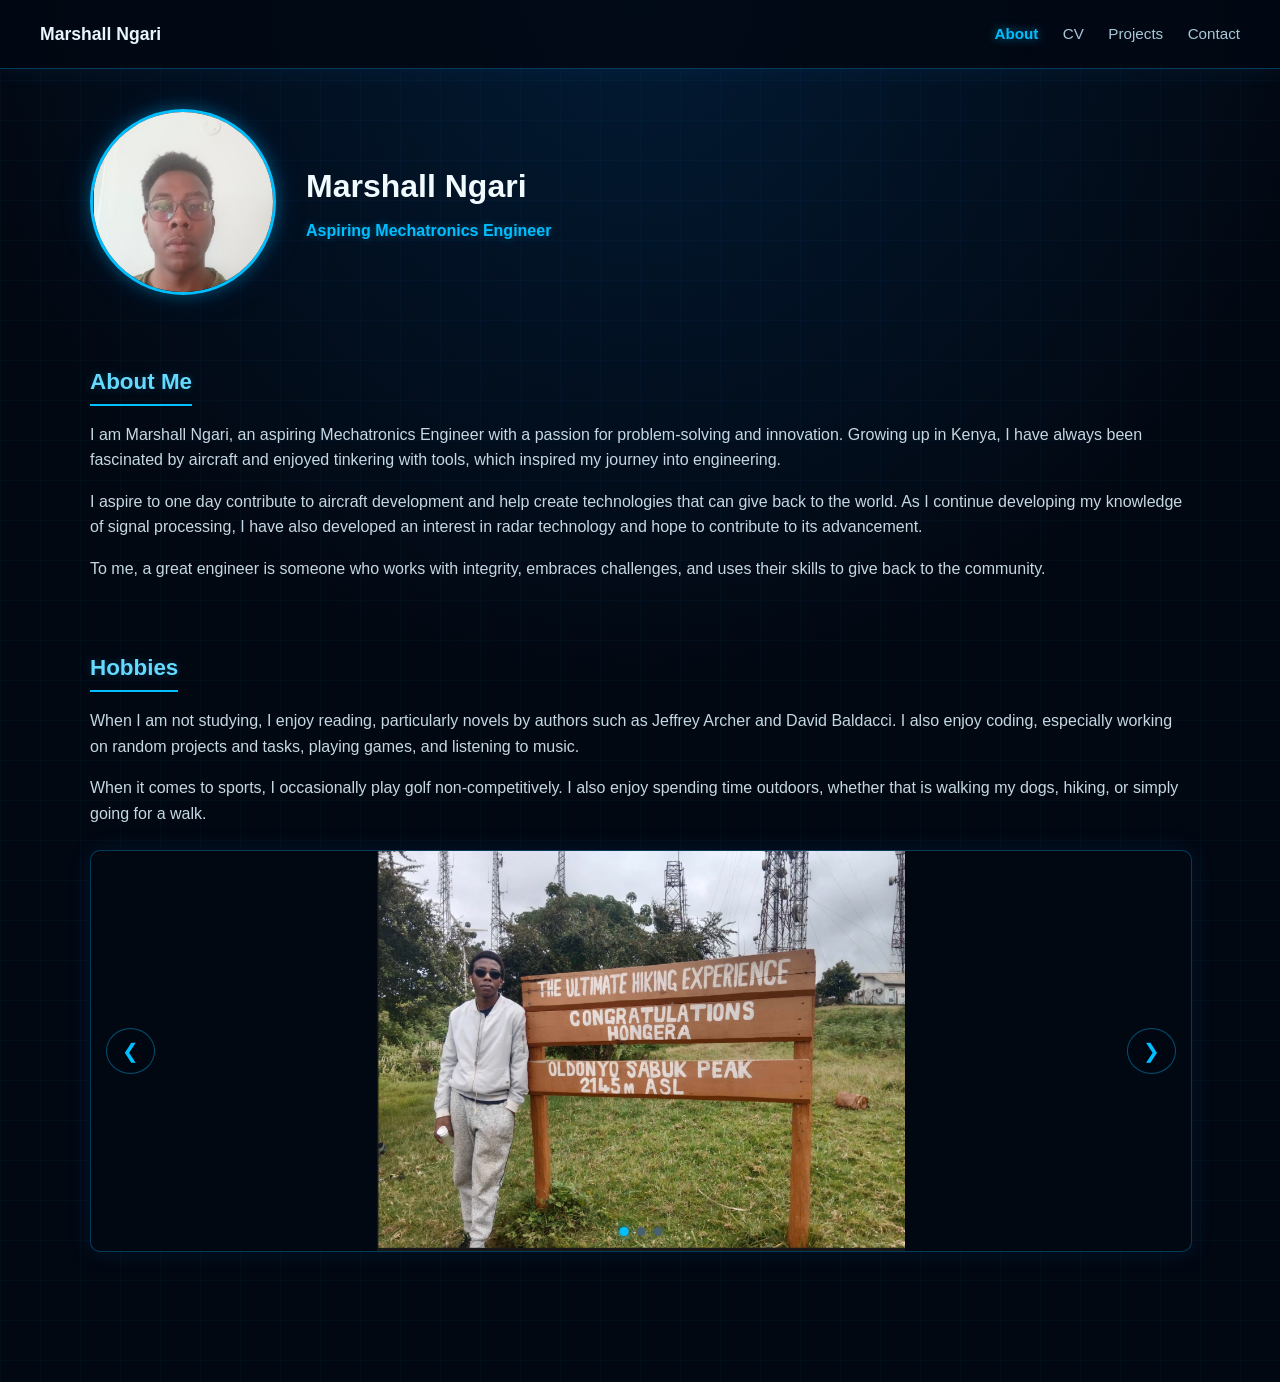
==== about.html @ f983666e "Update about.html" ====
<!DOCTYPE html>
<html lang="en">
<head>
<meta charset="UTF-8">
<meta name="viewport" content="width=device-width, initial-scale=1.0">
<title>About — Marshall Njeru Ngari</title>
<link rel="stylesheet" href="styles.css">
</head>
<body>

<header class="site-header">
  <span class="site-name">Marshall Ngari</span>
  <nav>
    <a href="index.html" class="active">About</a>
    <a href="cv.html">CV</a>
    <a href="projects.html">Projects</a>
    <a href="contact.html">Contact</a>
  </nav>
</header>

<main>

  <section class="hero">
    <img src="images/Headshot.png" alt="Marshall Ngari" class="hero-photo">
    <div class="hero-text">
      <h1>Marshall Ngari</h1>
      <p class="tagline">Aspiring Mechatronics Engineer</p>
    </div>
  </section>

  <section class="about-text">
    <h2>About Me</h2>
    <p>I am Marshall Ngari, an aspiring Mechatronics Engineer with a passion for problem-solving and innovation. Growing up in Kenya, I have always been fascinated by aircraft and enjoyed tinkering with tools, which inspired my journey into engineering.</p>
    <p>I aspire to one day contribute to aircraft development and help create technologies that can give back to the world. As I continue developing my knowledge of signal processing, I have also developed an interest in radar technology and hope to contribute to its advancement.</p>
    <p>To me, a great engineer is someone who works with integrity, embraces challenges, and uses their skills to give back to the community.</p>
  </section>

  <section class="hobbies">
    <h2>Hobbies</h2>
    <p>When I am not studying, I enjoy reading, particularly novels by authors such as Jeffrey Archer and David Baldacci. I also enjoy coding, especially working on random projects and tasks, playing games, and listening to music.</p>
    <p>When it comes to sports, I occasionally play golf non-competitively. I also enjoy spending time outdoors, whether that is walking my dogs, hiking, or simply going for a walk.</p>

    <div class="hobby-slideshow">
  <img src="images/Hiking.png" alt="Marshall hiking outdoors">
  <img src="images/golf.png" alt="Marshall playing golf">
  <img src="images/walking_dogs.png" alt="Marshall walking his dogs">

  <button class="prev" onclick="changeSlide(-1)">&#10094;</button>
  <button class="next" onclick="changeSlide(1)">&#10095;</button>

  <div class="slide-dots">
    <span onclick="currentSlide(1)"></span>
    <span onclick="currentSlide(2)"></span>
    <span onclick="currentSlide(3)"></span>
  </div>
</div>
  </section>

</main>
<script>
let slideIndex = 1;
showSlide(slideIndex);

function changeSlide(n) {
  showSlide(slideIndex += n);
}

function currentSlide(n) {
  showSlide(slideIndex = n);
}

function showSlide(n) {
  const slides = document.querySelectorAll(".hobby-slideshow img");
  const dots = document.querySelectorAll(".slide-dots span");

  if (n > slides.length) slideIndex = 1;
  if (n < 1) slideIndex = slides.length;

  slides.forEach(slide => slide.classList.remove("active"));
  dots.forEach(dot => dot.classList.remove("active"));

  slides[slideIndex - 1].classList.add("active");
  dots[slideIndex - 1].classList.add("active");
}
</script>
</body>
</html>
---- styles.css ----
body {
  margin: 0;
  font-family: 'Segoe UI', Arial, sans-serif;
  color: #e8f7ff;
  background-color: #020812;
  background-image:
    linear-gradient(rgba(0, 150, 255, 0.035) 1px, transparent 1px),
    linear-gradient(90deg, rgba(0, 150, 255, 0.035) 1px, transparent 1px),
    radial-gradient(circle at 50% 0%, rgba(0, 140, 255, 0.14), transparent 45%);
  background-size: 40px 40px, 40px 40px, 100% 100%;
  line-height: 1.6;
}

/* ---- Header / nav ---- */
.site-header {
  display: flex;
  justify-content: space-between;
  align-items: center;
  padding: 20px 40px;
  background: rgba(2, 8, 18, 0.85);
  border-bottom: 1px solid rgba(0, 174, 255, 0.3);
  box-shadow: 0 2px 20px rgba(0, 140, 255, 0.08);
  flex-wrap: wrap;
}

.site-name {
  font-weight: 700;
  font-size: 1.1rem;
  color: #e8f7ff;
}

.site-header nav a {
  margin-left: 20px;
  text-decoration: none;
  color: #a9c8d9;
  font-size: 0.95rem;
  transition: 0.3s ease;
}

.site-header nav a.active,
.site-header nav a:hover {
  color: #00bfff;
  font-weight: 600;
  text-shadow: 0 0 10px rgba(0, 191, 255, 0.6);
}

/* ---- Main content width ---- */
main {
  max-width: 1100px;
  margin: 0 auto;
  padding: 40px 30px 80px;
}

/* ---- Hero (photo + name) ---- */
.hero {
  display: flex;
  align-items: center;
  gap: 30px;
  margin-bottom: 50px;
  flex-wrap: wrap;
}

.hero-photo {
  width: 180px;
  height: 180px;
  object-fit: cover;
  border-radius: 50%;
  border: 3px solid #00bfff;
  box-shadow:
    0 0 15px rgba(0, 191, 255, 0.35),
    0 0 35px rgba(0, 140, 255, 0.15);
}

.hero-text h1 {
  margin: 0 0 6px;
  font-size: 2rem;
  color: #f0faff;
}

.tagline {
  margin: 0;
  color: #00bfff;
  font-weight: 600;
  text-shadow: 0 0 8px rgba(0, 191, 255, 0.35);
}

/* ---- Text sections ---- */
h2 {
  font-size: 1.4rem;
  margin-bottom: 16px;
  color: #66d9ff;
  border-bottom: 2px solid #00bfff;
  display: inline-block;
  padding-bottom: 4px;
  text-shadow: 0 0 8px rgba(0, 191, 255, 0.25);
}

.about-text, .hobbies {
  margin-bottom: 50px;
}

p {
  color: #c5d8e3;
  margin: 0 0 16px;
}

/* ---- Hobby slideshow ---- */
.hobby-slideshow {
  position: relative;
  width: 100%;
  height: 400px;
  margin-top: 24px;
  overflow: hidden;
  border-radius: 10px;
  border: 1px solid rgba(0, 174, 255, 0.3);
  background: #020812;
  box-shadow: 0 0 25px rgba(0, 140, 255, 0.1);
}

.hobby-slideshow img {
  display: none;
  width: 100%;
  height: 100%;
  object-fit: contain;
}

.hobby-slideshow img.active {
  display: block;
}

/* ---- Slideshow buttons ---- */
.prev,
.next {
  position: absolute;
  top: 50%;
  transform: translateY(-50%);
  background: rgba(2, 8, 18, 0.65);
  color: #00bfff;
  border: 1px solid rgba(0, 191, 255, 0.4);
  padding: 10px 15px;
  font-size: 20px;
  cursor: pointer;
  border-radius: 50%;
  transition: 0.3s ease;
}

.prev {
  left: 15px;
}

.next {
  right: 15px;
}

.prev:hover,
.next:hover {
  background: rgba(0, 191, 255, 0.15);
  box-shadow: 0 0 15px rgba(0, 191, 255, 0.4);
}

/* ---- Slide indicators ---- */
.slide-dots {
  position: absolute;
  bottom: 15px;
  left: 50%;
  transform: translateX(-50%);
  display: flex;
  gap: 8px;
}

.slide-dots span {
  width: 9px;
  height: 9px;
  border-radius: 50%;
  background: #49606d;
  cursor: pointer;
  transition: 0.3s ease;
}

.slide-dots span.active {
  background: #00bfff;
  box-shadow: 0 0 8px rgba(0, 191, 255, 0.7);
}

/* ---- Mobile ---- */
@media (max-width: 600px) {
  .hero {
    flex-direction: column;
    text-align: center;
  }

  .hobby-photos {
    grid-template-columns: 1fr;
  }

  .site-header {
    flex-direction: column;
    align-items: flex-start;
    gap: 10px;
  }
}
/* ---- CV Page ---- */

.cv-header {
  margin-bottom: 60px;
}

.cv-header h1 {
  margin-bottom: 5px;
}

.cv-subtitle {
  color: #a9c8d9;
  margin-bottom: 25px;
}

.download-button {
  display: inline-block;
  padding: 10px 20px;
  color: #020812;
  background: #00bfff;
  text-decoration: none;
  font-weight: 600;
  border-radius: 5px;
  box-shadow: 0 0 15px rgba(0, 191, 255, 0.25);
  transition: 0.3s ease;
}

.download-button:hover {
  background: #66d9ff;
  box-shadow: 0 0 20px rgba(0, 191, 255, 0.5);
  transform: translateY(-2px);
}

.cv-section {
  margin-bottom: 55px;
}

.cv-entry {
  display: grid;
  grid-template-columns: 150px 1fr;
  gap: 30px;
  padding: 25px 0;
  border-bottom: 1px solid rgba(0, 174, 255, 0.15);
}

.cv-date {
  color: #00bfff;
  font-weight: 600;
}

.cv-details h3 {
  margin: 0 0 5px;
  color: #e8f7ff;
}

.cv-details p {
  margin-bottom: 0;
}

.cv-role {
  color: #66d9ff !important;
  font-weight: 500;
}
/* ---- Skills ---- */

.skills-list {
  margin: 0;
  padding-left: 25px;
  color: #c5d8e3;
}

.skills-list li {
  margin-bottom: 10px;
}

.skills-list li::marker {
  color: #00bfff;
}

/* ---- CV Mobile ---- */

@media (max-width: 600px) {
  .cv-entry {
    grid-template-columns: 1fr;
    gap: 8px;
  }
}
/* ---- Projects ---- */

.projects {
  position: relative;
  width: 100%;
  min-height: 600px;
}

.project-slide {
  position: absolute;
  inset: 0;
  text-align: center;
  opacity: 0;
  pointer-events: none;
  transition: opacity 2s ease-in-out;
}

.project-slide.active {
  opacity: 1;
  pointer-events: auto;
}

.project-slide.fade-out {
  opacity: 0;
}

.project-slide h1 {
  margin: 0 0 25px;
  color: #66d9ff;
  font-size: 1.8rem;
  text-shadow: 0 0 8px rgba(0, 191, 255, 0.25);
}

.project-slide img {
  width: 100%;
  max-width: 760px;
  height: 430px;
  object-fit: contain;
  display: block;
  margin: 0 auto 25px;

  border: 1px solid rgba(0, 174, 255, 0.3);
  border-radius: 8px;

  box-shadow: 0 0 25px rgba(0, 140, 255, 0.12);
}

.project-link,
.other-work-link {
  display: inline-block;
  color: #00bfff;
  text-decoration: none;
  font-weight: 600;
  transition: 0.3s ease;
}

.project-link:hover,
.other-work-link:hover {
  color: #66d9ff;
  text-shadow: 0 0 10px rgba(0, 191, 255, 0.7);
}

.other-work {
  display: flex;
  flex-direction: column;
  justify-content: center;
  align-items: center;
}

.other-work h1 {
  margin-bottom: 20px;
}
/* ---- Back to Projects button ---- */

.back-to-projects {
  display: inline-block;
  margin-bottom: 30px;

  color: #00bfff;
  text-decoration: none;
  font-weight: 600;

  transition: 0.3s ease;
}

.back-to-projects:hover {
  color: #66d9ff;
  text-shadow: 0 0 10px rgba(0, 191, 255, 0.7);
}
/* ---- Project navigation arrows ---- */

.project-prev,
.project-next {
  position: absolute;
  top: 50%;
  transform: translateY(-50%);
  z-index: 10;

  width: 45px;
  height: 45px;

  border-radius: 50%;
  border: 1px solid rgba(0, 191, 255, 0.4);

  background: rgba(2, 8, 18, 0.75);
  color: #00bfff;

  font-size: 24px;
  cursor: pointer;

  transition: 0.3s ease;
}

.project-prev {
  left: 10px;
}

.project-next {
  right: 10px;
}

.project-prev:hover,
.project-next:hover {
  background: rgba(0, 191, 255, 0.15);
  border-color: #00bfff;
  box-shadow: 0 0 15px rgba(0, 191, 255, 0.5);
  color: #66d9ff;
}

/* ---- Projects Mobile ---- */

@media (max-width: 600px) {

  .projects {
    min-height: 500px;
  }

  .project-slide img {
    height: 320px;
  }

  .project-slide h1 {
    font-size: 1.5rem;
  }

}
/* ---- Individual Project Page ---- */

.project-detail {
  display: grid;
  grid-template-columns: 1.7fr 1fr;
  gap: 60px;
  align-items: start;
}

.gallery-slides {
  position: relative;
  width: 100%;
  height: 520px;
  background: #020812;
  border: 1px solid rgba(0, 174, 255, 0.3);
  border-radius: 8px;
  overflow: hidden;
}

.project-information {
  padding: 10px 10px 0 0;
}

.project-information p {
  margin-bottom: 22px;
  line-height: 1.7;
}

.gallery-image {
  position: absolute;
  inset: 0;

  width: 100%;
  height: 100%;

  object-fit: contain;

  opacity: 0;
  transition: opacity 2s ease-in-out;
}

.gallery-image.active {
  opacity: 1;
}


/* ---- Gallery controls ---- */

.gallery-controls {
  display: flex;
  align-items: center;
  justify-content: center;
  gap: 25px;
  margin-top: 15px;
}

.gallery-controls button {
  width: 38px;
  height: 38px;

  border-radius: 50%;
  border: 1px solid rgba(0, 191, 255, 0.4);

  background: rgba(2, 8, 18, 0.75);
  color: #00bfff;

  font-size: 20px;
  cursor: pointer;

  transition: 0.3s ease;
}

.gallery-controls button:hover {
  background: rgba(0, 191, 255, 0.15);
  border-color: #00bfff;
  box-shadow: 0 0 15px rgba(0, 191, 255, 0.5);
}


/* ---- Gallery dots ---- */

.gallery-dots {
  display: flex;
  gap: 8px;
}

.gallery-dots span {
  width: 8px;
  height: 8px;

  border-radius: 50%;

  background: #49606d;

  cursor: pointer;
  transition: 0.3s ease;
}

.gallery-dots span.active {
  background: #00bfff;
  box-shadow: 0 0 8px rgba(0, 191, 255, 0.7);
}


/* ---- Project Information ---- */

.project-information h1 {
  margin-top: 0;
  margin-bottom: 25px;

  color: #66d9ff;

  text-shadow:
    0 0 8px rgba(0, 191, 255, 0.25);
}

.project-information h2 {
  margin-top: 30px;
  margin-bottom: 18px;
}

.project-information p {
  color: #c5d8e3;
}


/* ---- Project Features ---- */

.project-features {
  padding-left: 20px;
  color: #c5d8e3;
}

.project-features li {
  margin-bottom: 14px;
}

.project-features li::marker {
  color: #00bfff;
}

.project-features strong {
  color: #66d9ff;
}


/* ---- Mobile ---- */

@media (max-width: 800px) {

  .project-detail {
    grid-template-columns: 1fr;
    gap: 35px;
  }

  .gallery-slides {
    height: 350px;
  }

}
/* ---- Project Video ---- */

.project-video {
  margin-top: 30px;
}

.project-video h2 {
  font-size: 1.2rem;
  margin-bottom: 15px;
}

.project-video video {
  width: 100%;
  max-height: 320px;
  object-fit: contain;
  display: block;
  border-radius: 8px;
  border: 1px solid rgba(0, 174, 255, 0.3);
  box-shadow: 0 0 20px rgba(0, 140, 255, 0.12);
}
/* =====================================================
   OTHER PROJECTS PAGE
   ===================================================== */

.other-work-page {
  max-width: 1100px;
}


/* ---- General project section ---- */

.other-project {
  margin-bottom: 100px;
}

.other-project-content {
  max-width: 650px;
}

.other-project-content h1 {
  color: #66d9ff;
  margin-top: 0;
  margin-bottom: 25px;

  text-shadow:
    0 0 8px rgba(0, 191, 255, 0.25);
}

.other-project-content p {
  color: #c5d8e3;
  line-height: 1.7;
  margin-bottom: 20px;
}


/* =====================================================
   AUDIO PROJECT
   ===================================================== */

.audio-project {
  display: grid;
  grid-template-columns: 1fr 1.2fr;
  gap: 50px;
  align-items: center;
}

.audio-project-media {
  display: flex;
  flex-direction: column;
  gap: 25px;
}


/* ---- Audio image slideshow ---- */

.other-gallery {
  position: relative;
  width: 100%;
  height: 350px;

  background: #020812;

  border: 1px solid rgba(0, 174, 255, 0.3);
  border-radius: 8px;

  overflow: hidden;
}

.other-gallery-image {
  position: absolute;
  inset: 0;

  width: 100%;
  height: 100%;

  object-fit: contain;

  opacity: 0;

  transition: opacity 2s ease-in-out;
}

.other-gallery-image.active {
  opacity: 1;
}


/* ---- Audio video ---- */

.other-project-video video {
  width: 100%;
  max-height: 300px;

  display: block;

  object-fit: contain;

  border-radius: 8px;

  border: 1px solid rgba(0, 174, 255, 0.3);

  box-shadow:
    0 0 20px rgba(0, 140, 255, 0.12);
}



/* =====================================================
   WATER LEVEL PROJECT
   ===================================================== */

.water-level-project {
  max-width: 750px;
}

.water-level-project::after {
  content: "";
  display: block;

  width: 100%;
  height: 1px;

  margin-top: 70px;

  background: rgba(0, 174, 255, 0.2);
}



/* =====================================================
   PCB PROJECT
   ===================================================== */

.pcb-project {
  display: flex;
  justify-content: center;
}

.pcb-gallery {
  position: relative;

  width: 100%;
  max-width: 850px;
  height: 500px;

  background: #020812;

  border: 1px solid rgba(0, 174, 255, 0.3);
  border-radius: 8px;

  overflow: hidden;
}

.pcb-gallery-image {
  position: absolute;
  inset: 0;

  width: 100%;
  height: 100%;

  object-fit: contain;

  opacity: 0;

  transition: opacity 2s ease-in-out;
}

.pcb-gallery-image.active {
  opacity: 1;
}

.pcb-content {
  width: 100%;
  max-width: 850px;
}

.pcb-content h1 {
  color: #66d9ff;
  margin-top: 0;
  margin-bottom: 25px;

  text-shadow:
    0 0 8px rgba(0, 191, 255, 0.25);
}


/* =====================================================
   MOBILE
   ===================================================== */

@media (max-width: 800px) {

  .audio-project {
    grid-template-columns: 1fr;
    gap: 35px;
  }

  .other-gallery {
    height: 350px;
  }

  .pcb-gallery {
    height: 350px;
  }

}
/* =====================================================
   CONTACT INFORMATION
   ===================================================== */

.contact-info {
  display: grid;
  grid-template-columns: 1fr 1fr;
  gap: 15px;

  margin-bottom: 45px;
}

.contact-info-item {
  padding: 15px 18px;

  border-left: 2px solid #00bfff;

  background: rgba(2, 8, 18, 0.35);
}

.contact-info-item h2 {
  margin: 0 0 5px;

  border: none;
  padding: 0;

  font-size: 0.9rem;

  color: #66d9ff;
}

.contact-info-item a,
.contact-info-item p {
  margin: 0;

  color: #d4e5ec;

  text-decoration: none;

  font-size: 0.95rem;
}

.contact-info-item a:hover {
  color: #00bfff;
}


/* =====================================================
   CONTACT FORM CONTAINER
   ===================================================== */

.contact-form-container {
  margin-top: 10px;
}

.contact-form-container > h2 {
  color: #66d9ff;

  border: none;
  padding: 0;

  font-size: 1.2rem;

  margin-bottom: 20px;
}


/* =====================================================
   CONTACT PAGE MOBILE
   ===================================================== */

@media (max-width: 800px) {

  .contact-info {
    grid-template-columns: 1fr;
  }

}
.linkedin-logo {
  display: inline-block;
  width: 32px;
  height: 32px;
}

.linkedin-logo svg {
  width: 100%;
  height: 100%;
  fill: #66d9ff;
  transition: 0.3s ease;
}

.linkedin-logo:hover svg {
  fill: #00bfff;
  filter: drop-shadow(0 0 8px rgba(0, 191, 255, 0.6));
}
.ice-buoy-page {
  background-image:
    linear-gradient(
      rgba(0, 10, 20, 0.9),
      rgba(0, 10, 20, 0.9)
    ),
    url("images/MIZ.png");

  background-size: cover;
  background-position: center;
  background-attachment: fixed;
  background-repeat: no-repeat;
}
.micromouse-page {
  background-image:
    linear-gradient(
      rgba(0, 10, 20, 0.9),
      rgba(0, 10, 20, 0.9)
    ),
    url("images/Maze.png");

  background-size: cover;
  background-position: center;
  background-attachment: fixed;
  background-repeat: no-repeat;
}
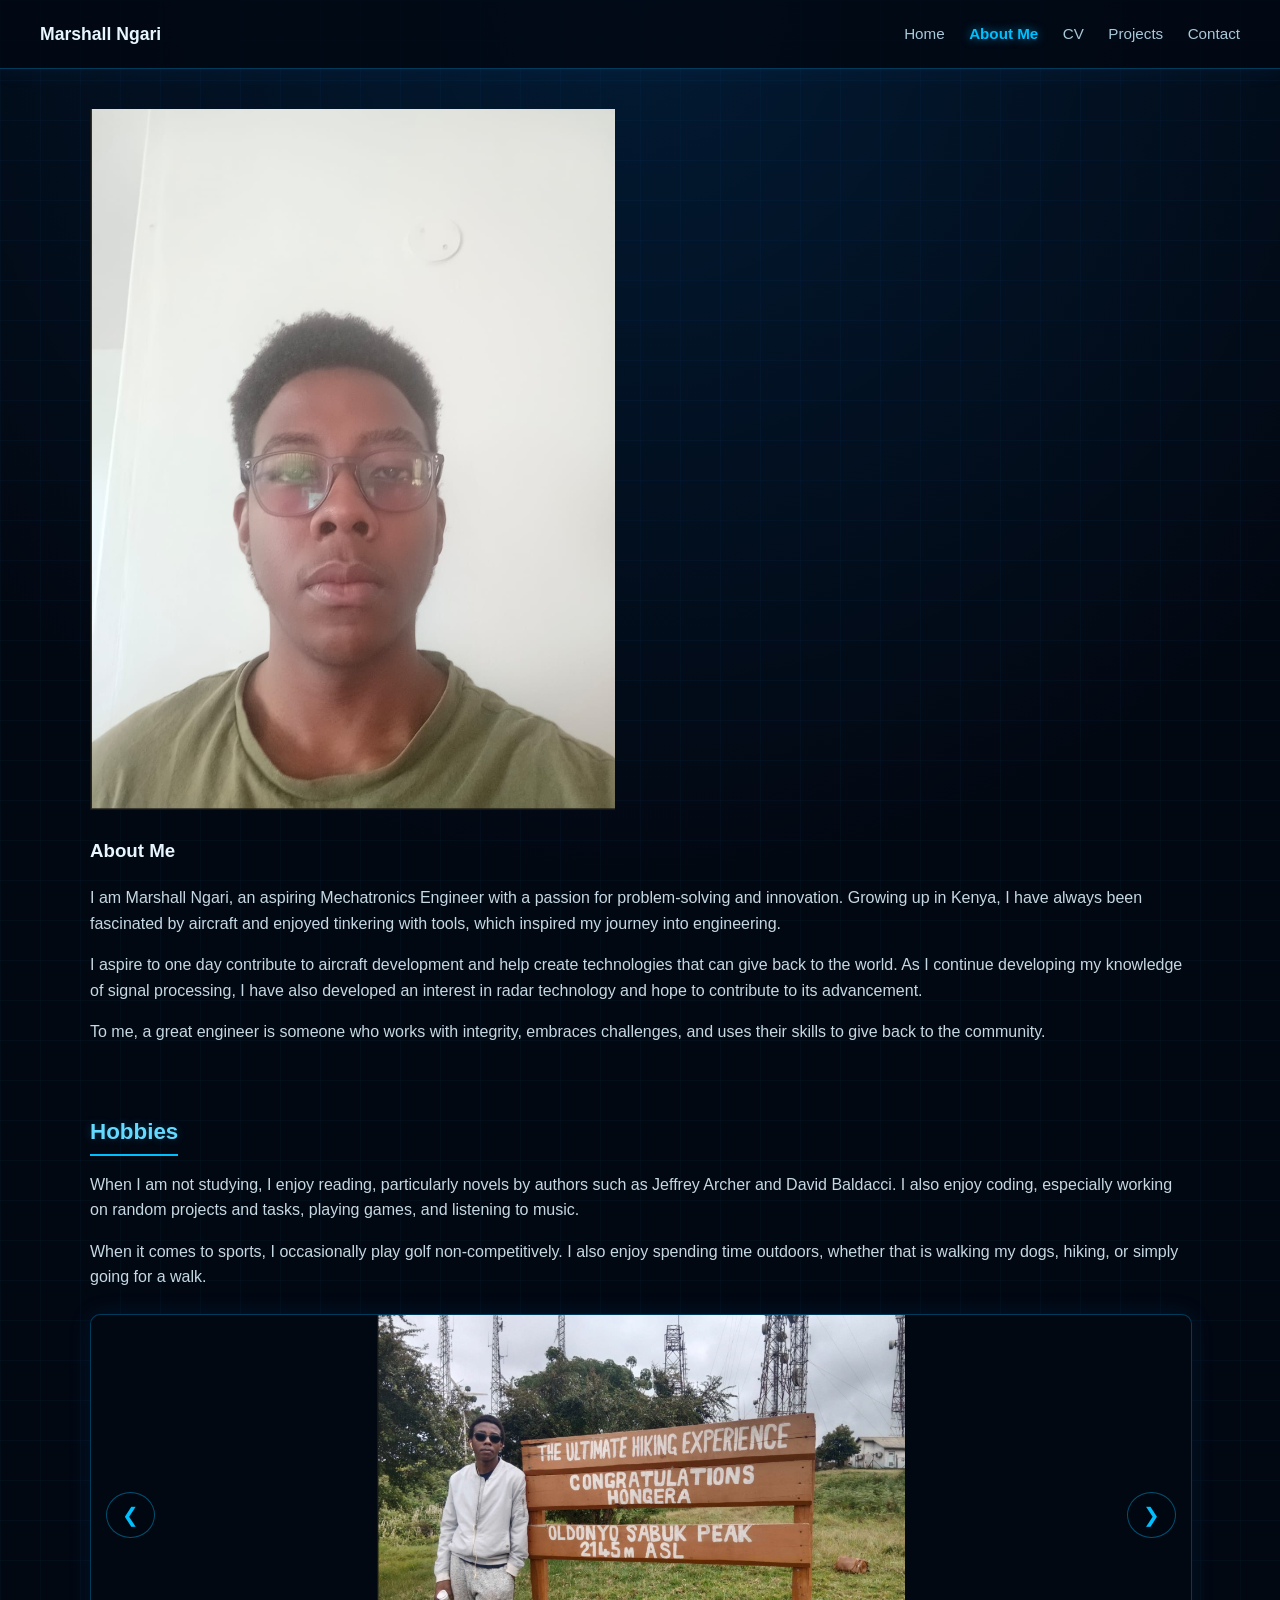
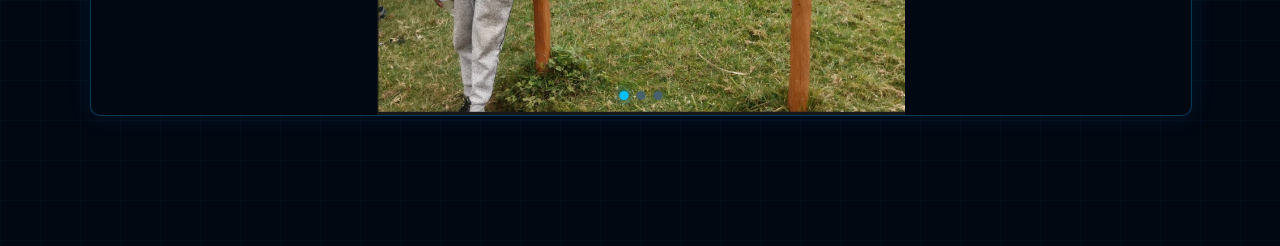
==== commit 026a4b13: "Update about.html" ====
--- a/about.html
+++ b/about.html
@@ -1,87 +1,226 @@
 <!DOCTYPE html>
 <html lang="en">
+
 <head>
 <meta charset="UTF-8">
 <meta name="viewport" content="width=device-width, initial-scale=1.0">
+
 <title>About — Marshall Njeru Ngari</title>
+
 <link rel="stylesheet" href="styles.css">
 </head>
+
+
 <body>
 
 <header class="site-header">
+
   <span class="site-name">Marshall Ngari</span>
+
   <nav>
-    <a href="index.html" class="active">About</a>
+    <a href="index.html">Home</a>
+    <a href="about.html" class="active">About Me</a>
     <a href="cv.html">CV</a>
     <a href="projects.html">Projects</a>
     <a href="contact.html">Contact</a>
   </nav>
+
 </header>
 
-<main>
-
-  <section class="hero">
-    <img src="images/Headshot.png" alt="Marshall Ngari" class="hero-photo">
-    <div class="hero-text">
-      <h1>Marshall Ngari</h1>
-      <p class="tagline">Aspiring Mechatronics Engineer</p>
+
+<main class="about-page">
+
+  <section class="about-layout">
+
+    <!-- Image -->
+
+    <div class="about-image">
+
+      <img
+        src="images/Headshot.png"
+        alt="Marshall Ngari"
+      >
+
     </div>
+
+
+    <!-- Information -->
+
+    <div class="about-content">
+
+      <section class="about-text">
+
+        <h1>About Me</h1>
+
+        <p>
+          I am Marshall Ngari, an aspiring Mechatronics Engineer
+          with a passion for problem-solving and innovation. Growing
+          up in Kenya, I have always been fascinated by aircraft and
+          enjoyed tinkering with tools, which inspired my journey
+          into engineering.
+        </p>
+
+        <p>
+          I aspire to one day contribute to aircraft development and
+          help create technologies that can give back to the world.
+          As I continue developing my knowledge of signal processing,
+          I have also developed an interest in radar technology and
+          hope to contribute to its advancement.
+        </p>
+
+        <p>
+          To me, a great engineer is someone who works with integrity,
+          embraces challenges, and uses their skills to give back to
+          the community.
+        </p>
+
+      </section>
+
+
+      <section class="hobbies">
+
+        <h2>Hobbies</h2>
+
+        <p>
+          When I am not studying, I enjoy reading, particularly novels
+          by authors such as Jeffrey Archer and David Baldacci. I also
+          enjoy coding, especially working on random projects and tasks,
+          playing games, and listening to music.
+        </p>
+
+        <p>
+          When it comes to sports, I occasionally play golf
+          non-competitively. I also enjoy spending time outdoors,
+          whether that is walking my dogs, hiking, or simply going
+          for a walk.
+        </p>
+
+
+        <!-- Hobby slideshow -->
+
+        <div class="hobby-slideshow">
+
+          <img
+            src="images/Hiking.png"
+            alt="Marshall hiking outdoors"
+            class="active"
+          >
+
+          <img
+            src="images/golf.png"
+            alt="Marshall playing golf"
+          >
+
+          <img
+            src="images/walking_dogs.png"
+            alt="Marshall walking his dogs"
+          >
+
+
+          <button
+            class="prev"
+            onclick="changeSlide(-1)"
+            aria-label="Previous image"
+          >
+            &#10094;
+          </button>
+
+
+          <button
+            class="next"
+            onclick="changeSlide(1)"
+            aria-label="Next image"
+          >
+            &#10095;
+          </button>
+
+
+          <div class="slide-dots">
+
+            <span
+              onclick="currentSlide(1)"
+              class="active"
+            ></span>
+
+            <span
+              onclick="currentSlide(2)"
+            ></span>
+
+            <span
+              onclick="currentSlide(3)"
+            ></span>
+
+          </div>
+
+        </div>
+
+      </section>
+
+    </div>
+
   </section>
 
-  <section class="about-text">
-    <h2>About Me</h2>
-    <p>I am Marshall Ngari, an aspiring Mechatronics Engineer with a passion for problem-solving and innovation. Growing up in Kenya, I have always been fascinated by aircraft and enjoyed tinkering with tools, which inspired my journey into engineering.</p>
-    <p>I aspire to one day contribute to aircraft development and help create technologies that can give back to the world. As I continue developing my knowledge of signal processing, I have also developed an interest in radar technology and hope to contribute to its advancement.</p>
-    <p>To me, a great engineer is someone who works with integrity, embraces challenges, and uses their skills to give back to the community.</p>
-  </section>
-
-  <section class="hobbies">
-    <h2>Hobbies</h2>
-    <p>When I am not studying, I enjoy reading, particularly novels by authors such as Jeffrey Archer and David Baldacci. I also enjoy coding, especially working on random projects and tasks, playing games, and listening to music.</p>
-    <p>When it comes to sports, I occasionally play golf non-competitively. I also enjoy spending time outdoors, whether that is walking my dogs, hiking, or simply going for a walk.</p>
-
-    <div class="hobby-slideshow">
-  <img src="images/Hiking.png" alt="Marshall hiking outdoors">
-  <img src="images/golf.png" alt="Marshall playing golf">
-  <img src="images/walking_dogs.png" alt="Marshall walking his dogs">
-
-  <button class="prev" onclick="changeSlide(-1)">&#10094;</button>
-  <button class="next" onclick="changeSlide(1)">&#10095;</button>
-
-  <div class="slide-dots">
-    <span onclick="currentSlide(1)"></span>
-    <span onclick="currentSlide(2)"></span>
-    <span onclick="currentSlide(3)"></span>
-  </div>
-</div>
-  </section>
-
 </main>
+
+
 <script>
+
 let slideIndex = 1;
+
 showSlide(slideIndex);
 
+
 function changeSlide(n) {
+
   showSlide(slideIndex += n);
+
 }
 
+
 function currentSlide(n) {
+
   showSlide(slideIndex = n);
+
 }
 
+
 function showSlide(n) {
-  const slides = document.querySelectorAll(".hobby-slideshow img");
-  const dots = document.querySelectorAll(".slide-dots span");
-
-  if (n > slides.length) slideIndex = 1;
-  if (n < 1) slideIndex = slides.length;
-
-  slides.forEach(slide => slide.classList.remove("active"));
-  dots.forEach(dot => dot.classList.remove("active"));
+
+  const slides =
+    document.querySelectorAll(".hobby-slideshow img");
+
+  const dots =
+    document.querySelectorAll(".slide-dots span");
+
+
+  if (n > slides.length) {
+    slideIndex = 1;
+  }
+
+  if (n < 1) {
+    slideIndex = slides.length;
+  }
+
+
+  slides.forEach(slide => {
+    slide.classList.remove("active");
+  });
+
+
+  dots.forEach(dot => {
+    dot.classList.remove("active");
+  });
+
 
   slides[slideIndex - 1].classList.add("active");
+
   dots[slideIndex - 1].classList.add("active");
+
 }
+
 </script>
+
+
 </body>
+
 </html>
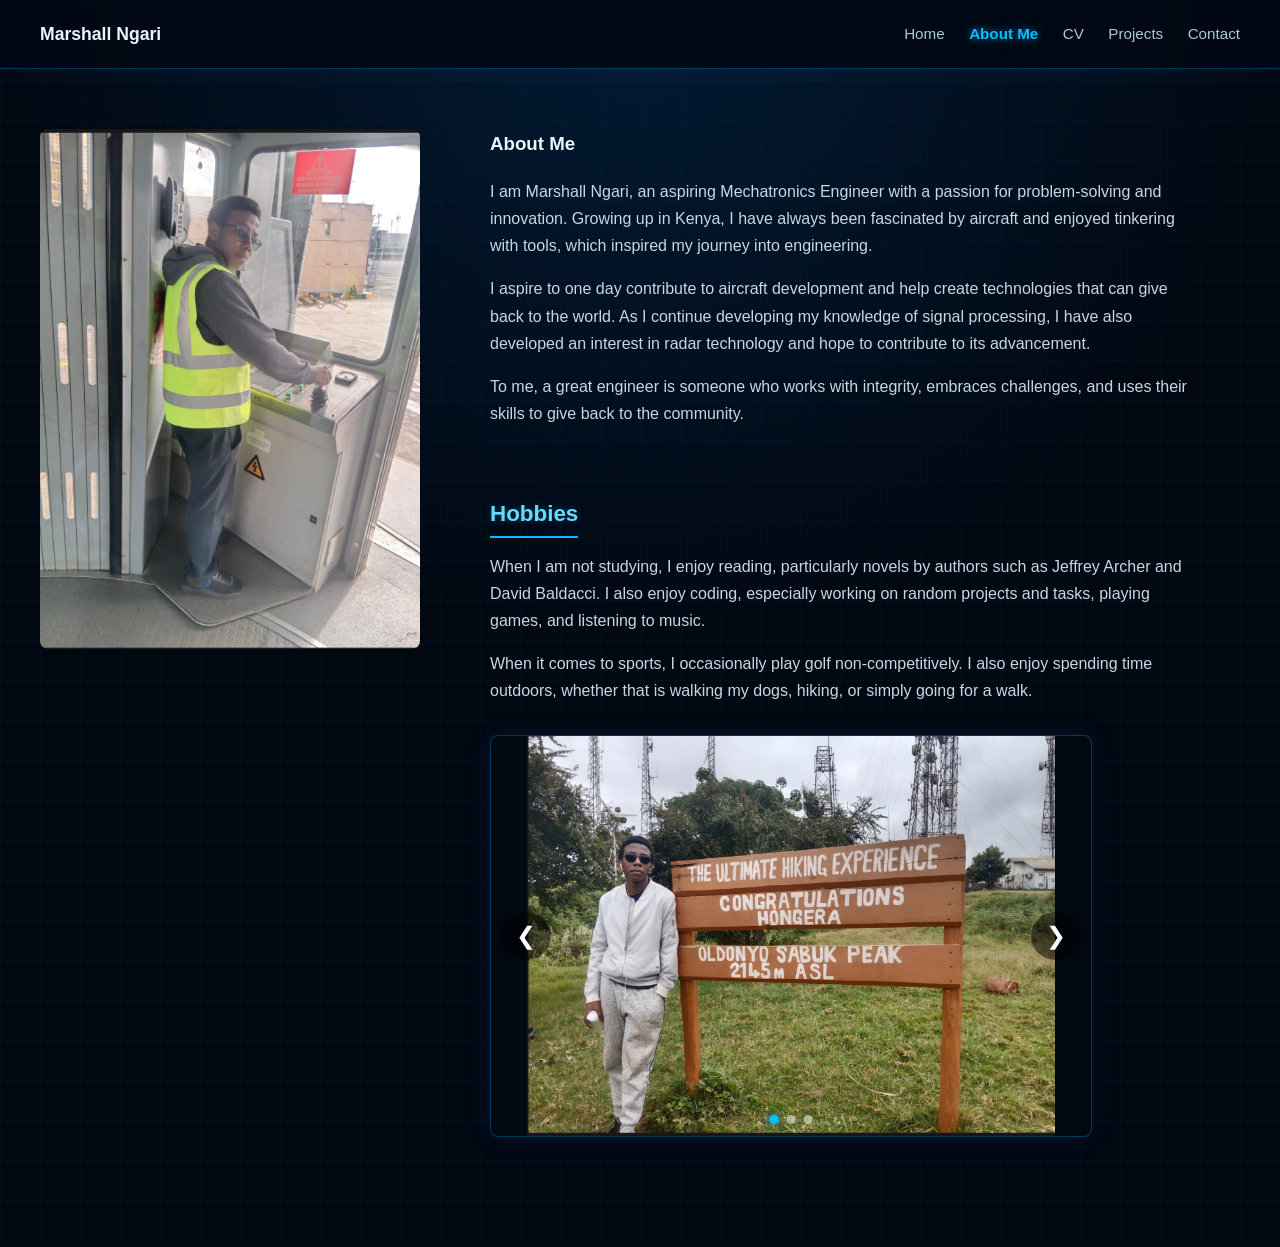
==== commit 5f0ea1b9: "Update about.html" ====
--- a/about.html
+++ b/about.html
@@ -37,7 +37,7 @@
     <div class="about-image">
 
       <img
-        src="images/Headshot.png"
+        src="images/work_airport.png"
         alt="Marshall Ngari"
       >
 
--- a/styles.css
+++ b/styles.css
@@ -939,3 +939,222 @@
   background-attachment: fixed;
   background-repeat: no-repeat;
 }
+/* =========================
+   HOME PAGE
+   ========================= */
+
+.home-page {
+  min-height: calc(100vh - 80px);
+  display: flex;
+  flex-direction: column;
+  justify-content: center;
+  padding: 40px 8%;
+}
+
+
+.home-hero {
+  display: flex;
+  align-items: center;
+  justify-content: center;
+  gap: 70px;
+  max-width: 1100px;
+  margin: 0 auto;
+}
+
+
+.home-photo {
+  flex: 0 0 380px;
+}
+
+
+.home-photo img {
+  width: 100%;
+  display: block;
+  border-radius: 8px;
+}
+
+
+.home-introduction {
+  max-width: 600px;
+}
+
+
+.welcome {
+  font-size: 0.9rem;
+  letter-spacing: 4px;
+  margin-bottom: 10px;
+}
+
+
+.home-introduction h1 {
+  font-size: 3.2rem;
+  margin: 0 0 15px;
+}
+
+
+.status {
+  font-size: 1.2rem;
+  line-height: 1.6;
+  margin-bottom: 25px;
+}
+
+
+.intro-text {
+  font-size: 1.05rem;
+  line-height: 1.8;
+}
+
+
+.intro-text a {
+  text-decoration: underline;
+}
+
+
+.home-contact {
+  display: flex;
+  justify-content: center;
+  gap: 25px;
+  margin-top: 70px;
+}
+
+
+.home-contact-icon {
+  width: 32px;
+  height: 32px;
+  display: block;
+}
+
+
+.home-contact-icon svg {
+  width: 100%;
+  height: 100%;
+  fill: currentColor;
+  transition: transform 0.2s ease;
+}
+
+
+.home-contact-icon:hover svg {
+  transform: scale(1.15);
+}
+/* =========================
+   ABOUT PAGE
+   ========================= */
+
+.about-page {
+  max-width: 1200px;
+  margin: 0 auto;
+  padding: 60px 40px;
+}
+
+
+.about-layout {
+  display: grid;
+  grid-template-columns: 380px 1fr;
+  gap: 70px;
+  align-items: start;
+}
+
+
+.about-image img {
+  width: 100%;
+  height: auto;
+  display: block;
+  border-radius: 8px;
+}
+
+
+.about-content {
+  max-width: 700px;
+}
+
+
+.about-text h1 {
+  margin-top: 0;
+}
+
+
+.about-text p,
+.hobbies p {
+  line-height: 1.7;
+}
+
+
+.hobbies {
+  margin-top: 45px;
+}
+
+
+.hobbies h2 {
+  margin-bottom: 15px;
+}
+
+
+/* Hobby slideshow */
+
+.hobby-slideshow {
+  position: relative;
+  width: 100%;
+  max-width: 600px;
+  margin-top: 30px;
+  overflow: hidden;
+  border-radius: 8px;
+}
+
+
+.hobby-slideshow img {
+  width: 100%;
+  display: none;
+}
+
+
+.hobby-slideshow img.active {
+  display: block;
+}
+
+
+.hobby-slideshow button {
+  position: absolute;
+  top: 50%;
+  transform: translateY(-50%);
+  border: none;
+  background: rgba(0, 0, 0, 0.5);
+  color: white;
+  font-size: 24px;
+  padding: 10px 15px;
+  cursor: pointer;
+}
+
+
+.hobby-slideshow .prev {
+  left: 10px;
+}
+
+
+.hobby-slideshow .next {
+  right: 10px;
+}
+
+
+.slide-dots {
+  position: absolute;
+  bottom: 12px;
+  left: 50%;
+  transform: translateX(-50%);
+  display: flex;
+  gap: 8px;
+}
+
+
+.slide-dots span {
+  width: 9px;
+  height: 9px;
+  border-radius: 50%;
+  background: white;
+  opacity: 0.5;
+  cursor: pointer;
+}
+
+
+.slide-dots span.active {
+  opacity: 1;
+}
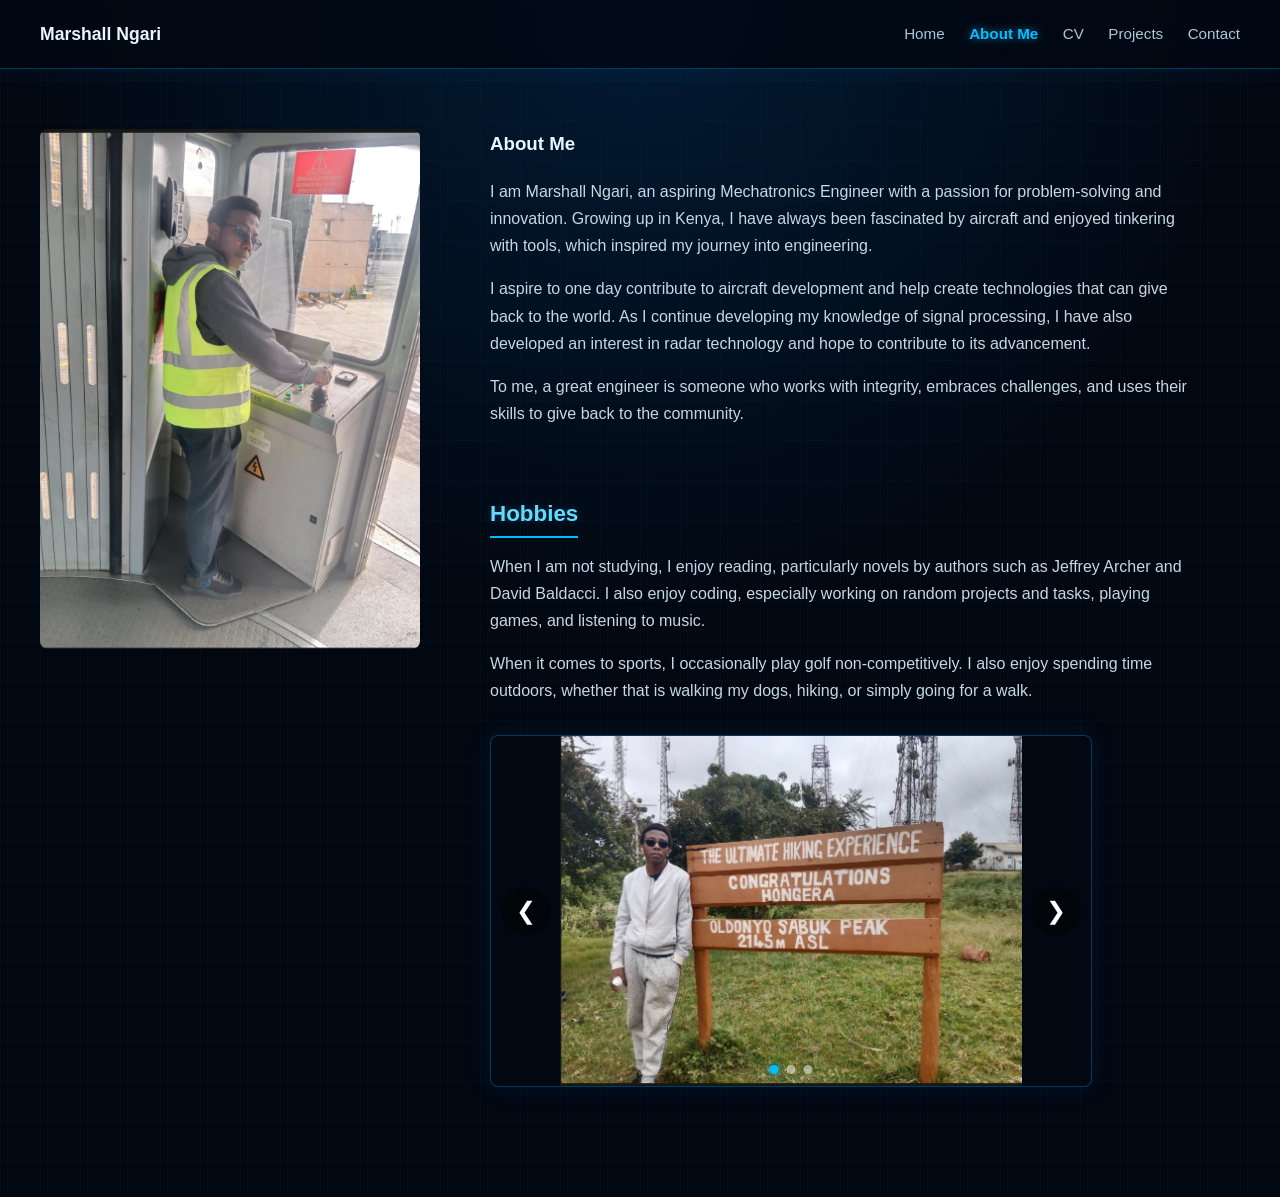
==== commit 09122c9e: "Update about.html" ====
--- a/about.html
+++ b/about.html
@@ -165,58 +165,93 @@
 
 <script>
 
-let slideIndex = 1;
-
-showSlide(slideIndex);
-
-
-function changeSlide(n) {
-
-  showSlide(slideIndex += n);
-
-}
-
-
-function currentSlide(n) {
-
-  showSlide(slideIndex = n);
-
-}
-
-
-function showSlide(n) {
-
-  const slides =
-    document.querySelectorAll(".hobby-slideshow img");
-
-  const dots =
-    document.querySelectorAll(".slide-dots span");
-
-
-  if (n > slides.length) {
-    slideIndex = 1;
-  }
-
-  if (n < 1) {
-    slideIndex = slides.length;
-  }
-
-
-  slides.forEach(slide => {
-    slide.classList.remove("active");
+let currentImage = 0;
+
+const images = document.querySelectorAll(".hobby-slideshow img");
+const dots = document.querySelectorAll(".slide-dots span");
+
+let imageTimer;
+
+const displayTime = 5000;
+
+
+function showImage(index) {
+
+  clearTimeout(imageTimer);
+
+  images.forEach(image => {
+    image.classList.remove("active");
   });
-
 
   dots.forEach(dot => {
     dot.classList.remove("active");
   });
 
-
-  slides[slideIndex - 1].classList.add("active");
-
-  dots[slideIndex - 1].classList.add("active");
-
-}
+  currentImage = index;
+
+  if (currentImage >= images.length) {
+    currentImage = 0;
+  }
+
+  if (currentImage < 0) {
+    currentImage = images.length - 1;
+  }
+
+  images[currentImage].classList.add("active");
+  dots[currentImage].classList.add("active");
+
+  restartTimer();
+}
+
+
+function changeSlide(direction) {
+
+  let nextImage = currentImage + direction;
+
+  if (nextImage >= images.length) {
+    nextImage = 0;
+  }
+
+  if (nextImage < 0) {
+    nextImage = images.length - 1;
+  }
+
+  showImage(nextImage);
+}
+
+
+function currentSlide(index) {
+
+  showImage(index - 1);
+
+}
+
+
+function restartTimer() {
+
+  clearInterval(imageTimer);
+
+  imageTimer = setInterval(() => {
+
+    let nextImage = currentImage + 1;
+
+    if (nextImage >= images.length) {
+      nextImage = 0;
+    }
+
+    showImage(nextImage);
+
+  }, displayTime);
+
+}
+
+
+/* Start slideshow */
+
+images[0].classList.add("active");
+dots[0].classList.add("active");
+
+restartTimer();
 
 </script>
 
--- a/styles.css
+++ b/styles.css
@@ -104,28 +104,38 @@
   margin: 0 0 16px;
 }
 
-/* ---- Hobby slideshow ---- */
+/* Hobby slideshow */
+
 .hobby-slideshow {
   position: relative;
   width: 100%;
-  height: 400px;
-  margin-top: 24px;
+  max-width: 600px;
+  height: 350px;
+  margin-top: 30px;
   overflow: hidden;
-  border-radius: 10px;
+  border-radius: 8px;
+  background: #020812;
   border: 1px solid rgba(0, 174, 255, 0.3);
-  background: #020812;
   box-shadow: 0 0 25px rgba(0, 140, 255, 0.1);
 }
 
+
 .hobby-slideshow img {
-  display: none;
+  position: absolute;
+  inset: 0;
+
   width: 100%;
   height: 100%;
+
   object-fit: contain;
-}
+
+  opacity: 0;
+  transition: opacity 1s ease-in-out;
+}
+
 
 .hobby-slideshow img.active {
-  display: block;
+  opacity: 1;
 }
 
 /* ---- Slideshow buttons ---- */
@@ -1158,3 +1168,29 @@
 .slide-dots span.active {
   opacity: 1;
 }
+.project-links {
+  display: flex;
+  gap: 15px;
+  margin-top: 30px;
+}
+
+.project-button {
+  display: inline-block;
+  padding: 10px 20px;
+
+  color: #020812;
+  background: #00bfff;
+
+  text-decoration: none;
+  font-weight: 600;
+
+  border-radius: 5px;
+
+  transition: 0.3s ease;
+}
+
+.project-button:hover {
+  background: #66d9ff;
+  box-shadow: 0 0 20px rgba(0, 191, 255, 0.5);
+  transform: translateY(-2px);
+}
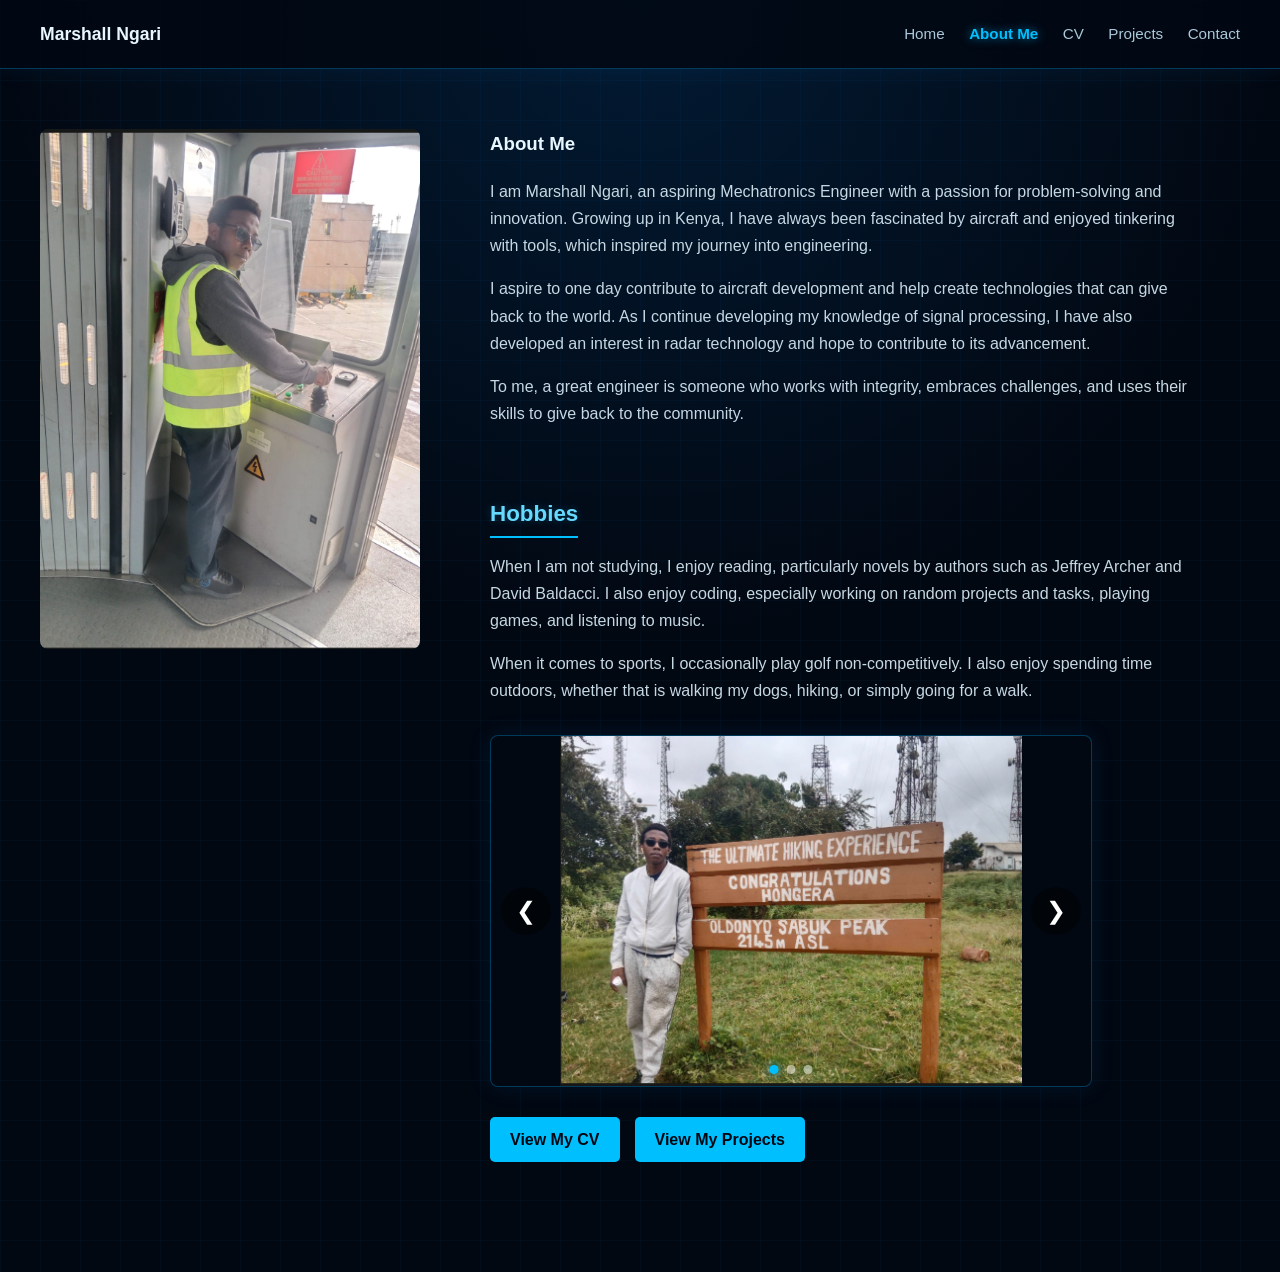
==== commit 3cd7c456: "Update about.html" ====
--- a/about.html
+++ b/about.html
@@ -153,7 +153,17 @@
           </div>
 
         </div>
-
+<div class="project-links">
+
+  <a href="cv.html" class="project-button">
+    View My CV
+  </a>
+
+  <a href="projects.html" class="project-button">
+    View My Projects
+  </a>
+
+</div>
       </section>
 
     </div>
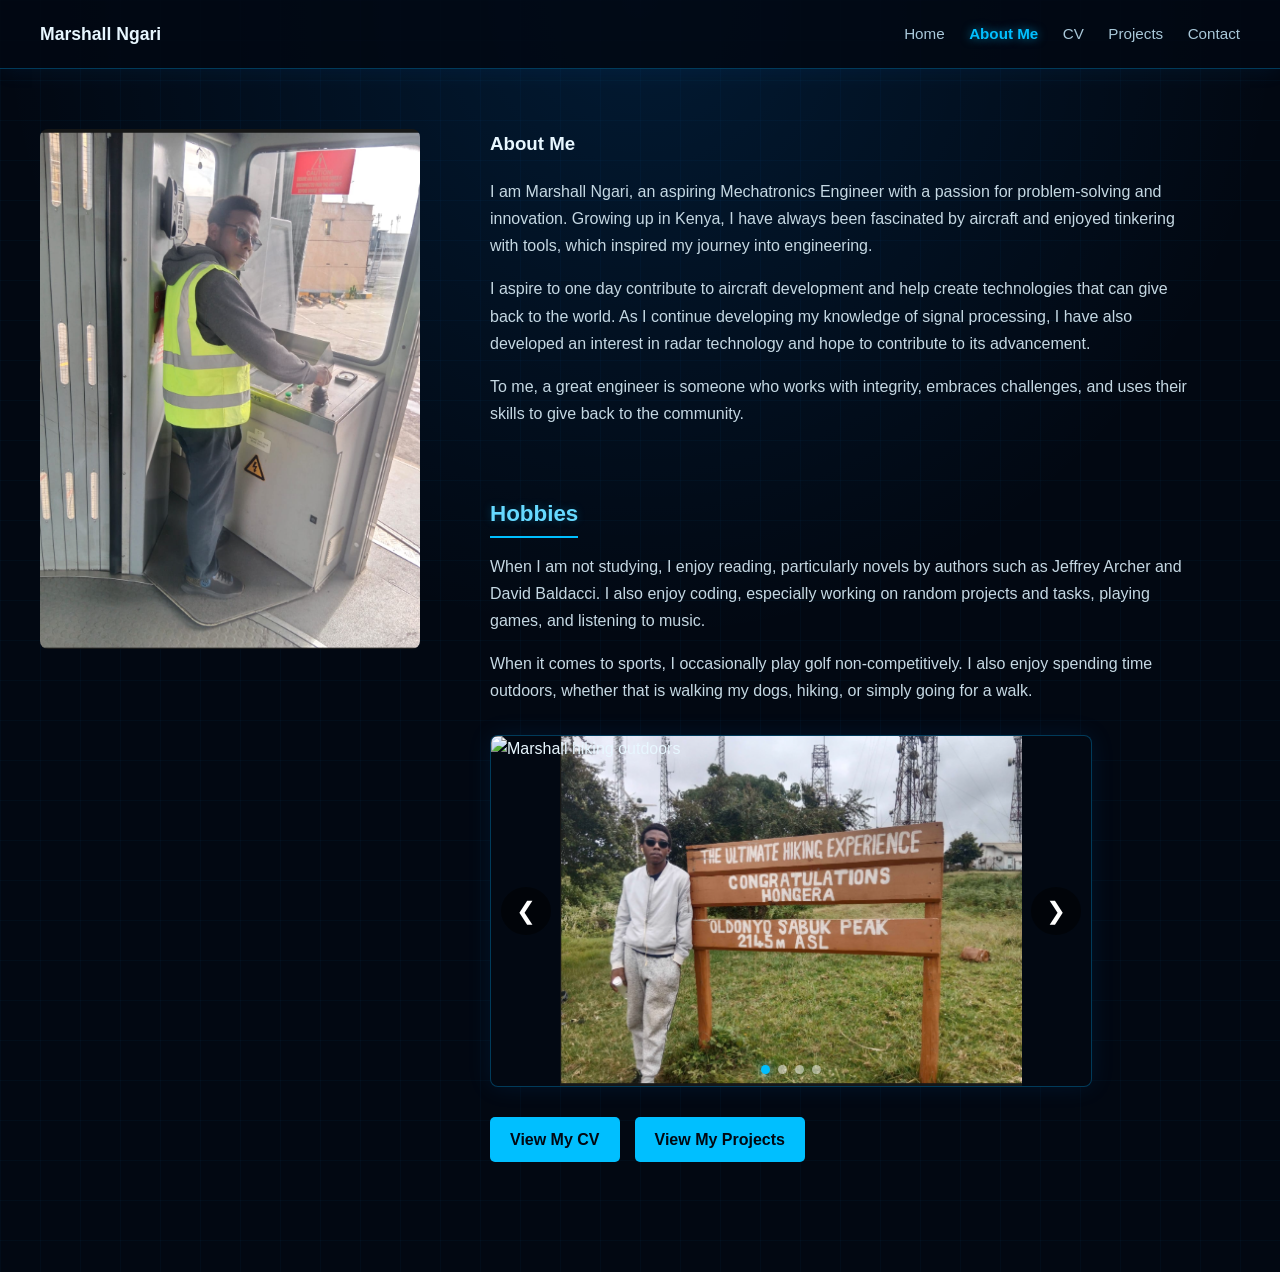
==== commit 7b9f3cdc: "Update about.html" ====
--- a/about.html
+++ b/about.html
@@ -106,6 +106,12 @@
             class="active"
           >
 
+           <img
+            src="images/golf_2.png"
+            alt="Marshall hiking outdoors"
+            class="active"
+          >
+
           <img
             src="images/golf.png"
             alt="Marshall playing golf"
@@ -149,6 +155,10 @@
             <span
               onclick="currentSlide(3)"
             ></span>
+            
+            <span
+              onclick="currentSlide(4)"
+            ></span>
 
           </div>
 
--- a/styles.css
+++ b/styles.css
@@ -926,8 +926,8 @@
 .ice-buoy-page {
   background-image:
     linear-gradient(
-      rgba(0, 10, 20, 0.9),
-      rgba(0, 10, 20, 0.9)
+      rgba(0, 10, 20, 0.77),
+      rgba(0, 10, 20, 0.77)
     ),
     url("images/MIZ.png");
 
@@ -939,8 +939,8 @@
 .micromouse-page {
   background-image:
     linear-gradient(
-      rgba(0, 10, 20, 0.9),
-      rgba(0, 10, 20, 0.9)
+      rgba(0, 10, 20, 0.77),
+      rgba(0, 10, 20, 0.77)
     ),
     url("images/Maze.png");
 
@@ -1194,3 +1194,262 @@
   box-shadow: 0 0 20px rgba(0, 191, 255, 0.5);
   transform: translateY(-2px);
 }
+/* =====================================================
+   MOBILE IMPROVEMENTS
+   ===================================================== */
+
+@media (max-width: 600px) {
+
+  /* ---- General ---- */
+
+  main {
+    padding: 30px 20px 60px;
+  }
+
+  /* ---- Header ---- */
+
+  .site-header {
+    padding: 15px 20px;
+    flex-direction: column;
+    align-items: center;
+    gap: 12px;
+  }
+
+  .site-header nav {
+    display: flex;
+    flex-wrap: wrap;
+    justify-content: center;
+    gap: 8px 15px;
+  }
+
+  .site-header nav a {
+    margin-left: 0;
+    font-size: 0.9rem;
+  }
+
+
+  /* =================================================
+     HOME PAGE
+     ================================================= */
+
+  .home-page {
+    min-height: auto;
+    padding: 40px 20px 60px;
+  }
+
+  .home-hero {
+    flex-direction: column;
+    gap: 30px;
+    text-align: center;
+  }
+
+  /* Make the home image smaller */
+
+  .home-photo {
+    flex: none;
+    width: 210px;
+    max-width: 70%;
+  }
+
+  .home-photo img {
+    width: 100%;
+    height: auto;
+  }
+
+  .home-introduction {
+    max-width: 100%;
+  }
+
+  .welcome {
+    font-size: 0.8rem;
+    letter-spacing: 3px;
+  }
+
+  .home-introduction h1 {
+    font-size: 2.1rem;
+    line-height: 1.2;
+  }
+
+  .status {
+    font-size: 1rem;
+    margin-bottom: 20px;
+  }
+
+  .intro-text {
+    font-size: 1rem;
+    line-height: 1.7;
+  }
+
+  .home-contact {
+    margin-top: 40px;
+    gap: 25px;
+  }
+
+
+@media (max-width: 600px) {
+
+  /* ---- About page ---- */
+
+  .about-page {
+    padding: 35px 20px 60px;
+  }
+
+  .about-layout {
+    display: flex;
+    flex-direction: column;
+    gap: 30px;
+  }
+
+  /* Image first */
+  .about-image {
+    order: 1;
+    width: 100%;
+    max-width: 280px;
+    margin: 0 auto;
+  }
+
+  .about-image img {
+    width: 100%;
+    height: auto;
+  }
+
+  /* Text second */
+  .about-content {
+    order: 2;
+    max-width: 100%;
+  }
+
+  .about-text h1 {
+    font-size: 2rem;
+    margin-bottom: 20px;
+  }
+
+  .about-text p,
+  .hobbies p {
+    font-size: 0.95rem;
+    line-height: 1.7;
+  }
+
+  .hobbies {
+    margin-top: 35px;
+  }
+
+  /* Hobby slideshow */
+  .hobby-slideshow {
+    width: 100%;
+    height: 280px;
+    margin-top: 20px;
+  }
+
+  .hobby-slideshow img {
+    width: 100%;
+    height: 100%;
+    object-fit: contain;
+  }
+}
+
+
+  /* ---- Page navigation buttons ---- */
+
+  .project-links {
+    flex-direction: column;
+    align-items: stretch;
+    gap: 12px;
+    margin-top: 30px;
+  }
+
+  .project-button {
+    text-align: center;
+    padding: 10px 15px;
+  }
+
+
+  /* =================================================
+     CV
+     ================================================= */
+
+  .cv-header {
+    margin-bottom: 40px;
+  }
+
+  .cv-header h1 {
+    font-size: 2rem;
+  }
+
+  .cv-entry {
+    grid-template-columns: 1fr;
+    gap: 5px;
+    padding: 20px 0;
+  }
+
+  .cv-date {
+    font-size: 0.9rem;
+  }
+
+
+  /* =================================================
+     PROJECTS
+     ================================================= */
+
+  .projects {
+    min-height: 500px;
+  }
+
+  .project-slide img {
+    height: 280px;
+  }
+
+  .project-slide h1 {
+    font-size: 1.4rem;
+  }
+
+
+  /* =================================================
+     INDIVIDUAL PROJECT PAGES
+     ================================================= */
+
+  .project-detail {
+    grid-template-columns: 1fr;
+    gap: 30px;
+  }
+
+  .gallery-slides {
+    height: 300px;
+  }
+
+  .project-information {
+    padding: 0;
+  }
+
+  .project-information h1 {
+    font-size: 1.8rem;
+  }
+
+
+  /* =================================================
+     OTHER PROJECTS
+     ================================================= */
+
+  .audio-project {
+    grid-template-columns: 1fr;
+    gap: 30px;
+  }
+
+  .other-gallery {
+    height: 280px;
+  }
+
+  .pcb-gallery {
+    height: 300px;
+  }
+
+
+  /* =================================================
+     CONTACT
+     ================================================= */
+
+  .contact-info {
+    grid-template-columns: 1fr;
+  }
+
+}
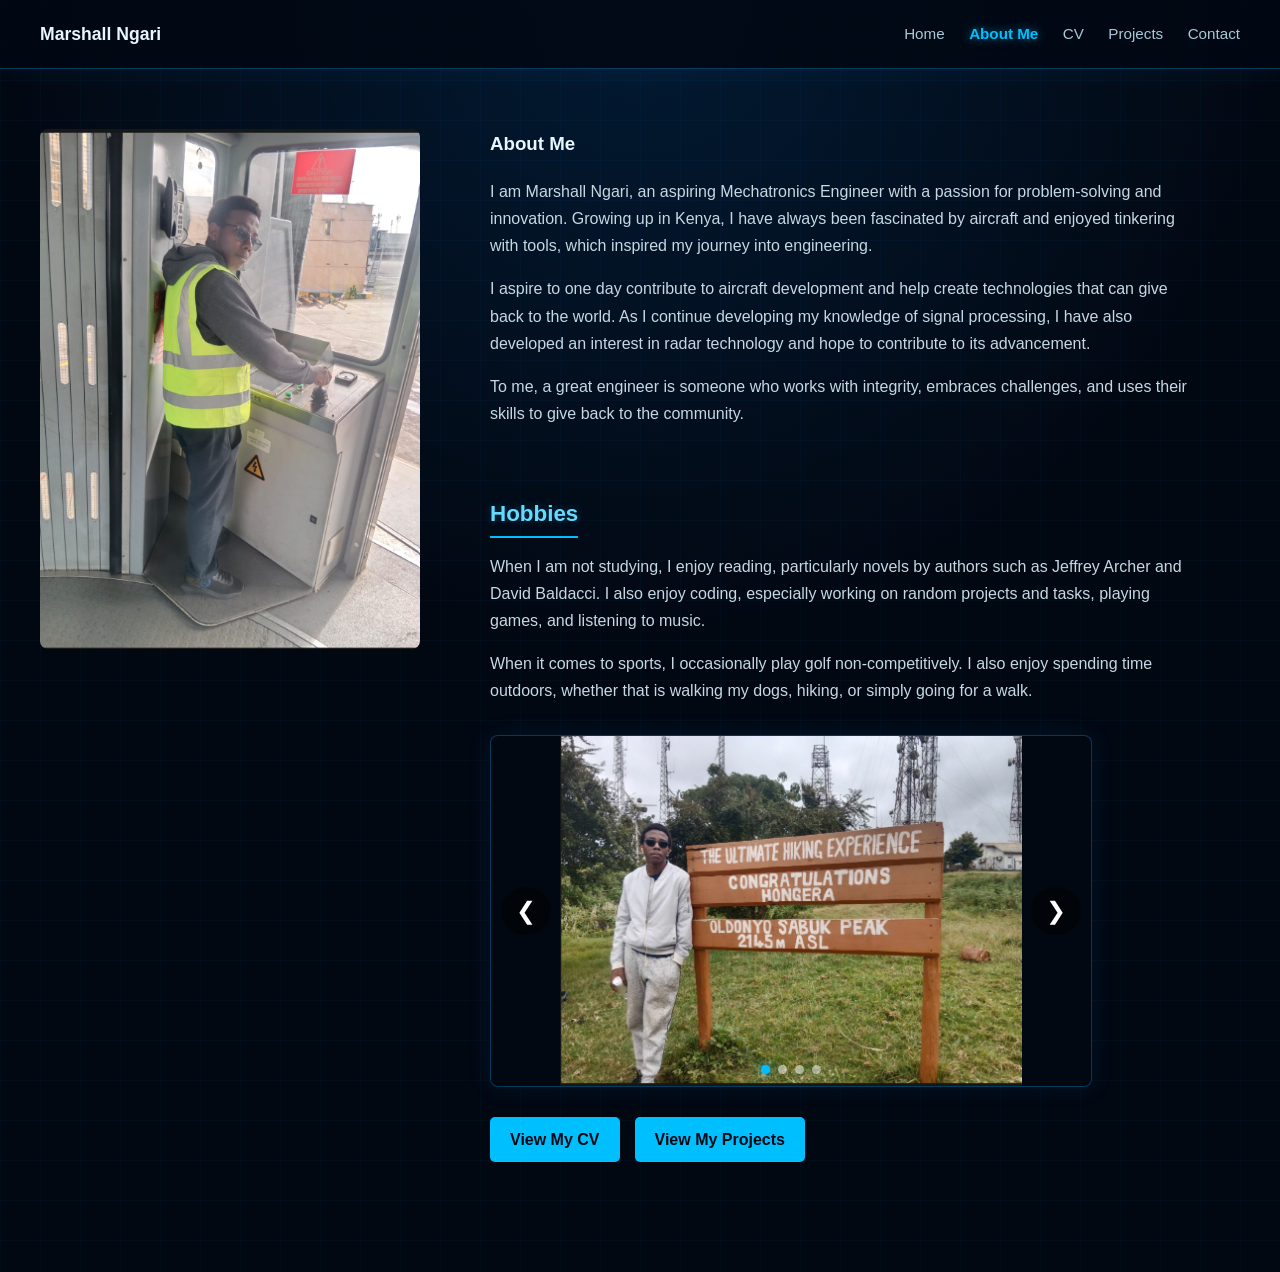
==== commit a97afd66: "Update about.html" ====
--- a/about.html
+++ b/about.html
@@ -109,7 +109,6 @@
            <img
             src="images/golf_2.png"
             alt="Marshall hiking outdoors"
-            class="active"
           >
 
           <img
